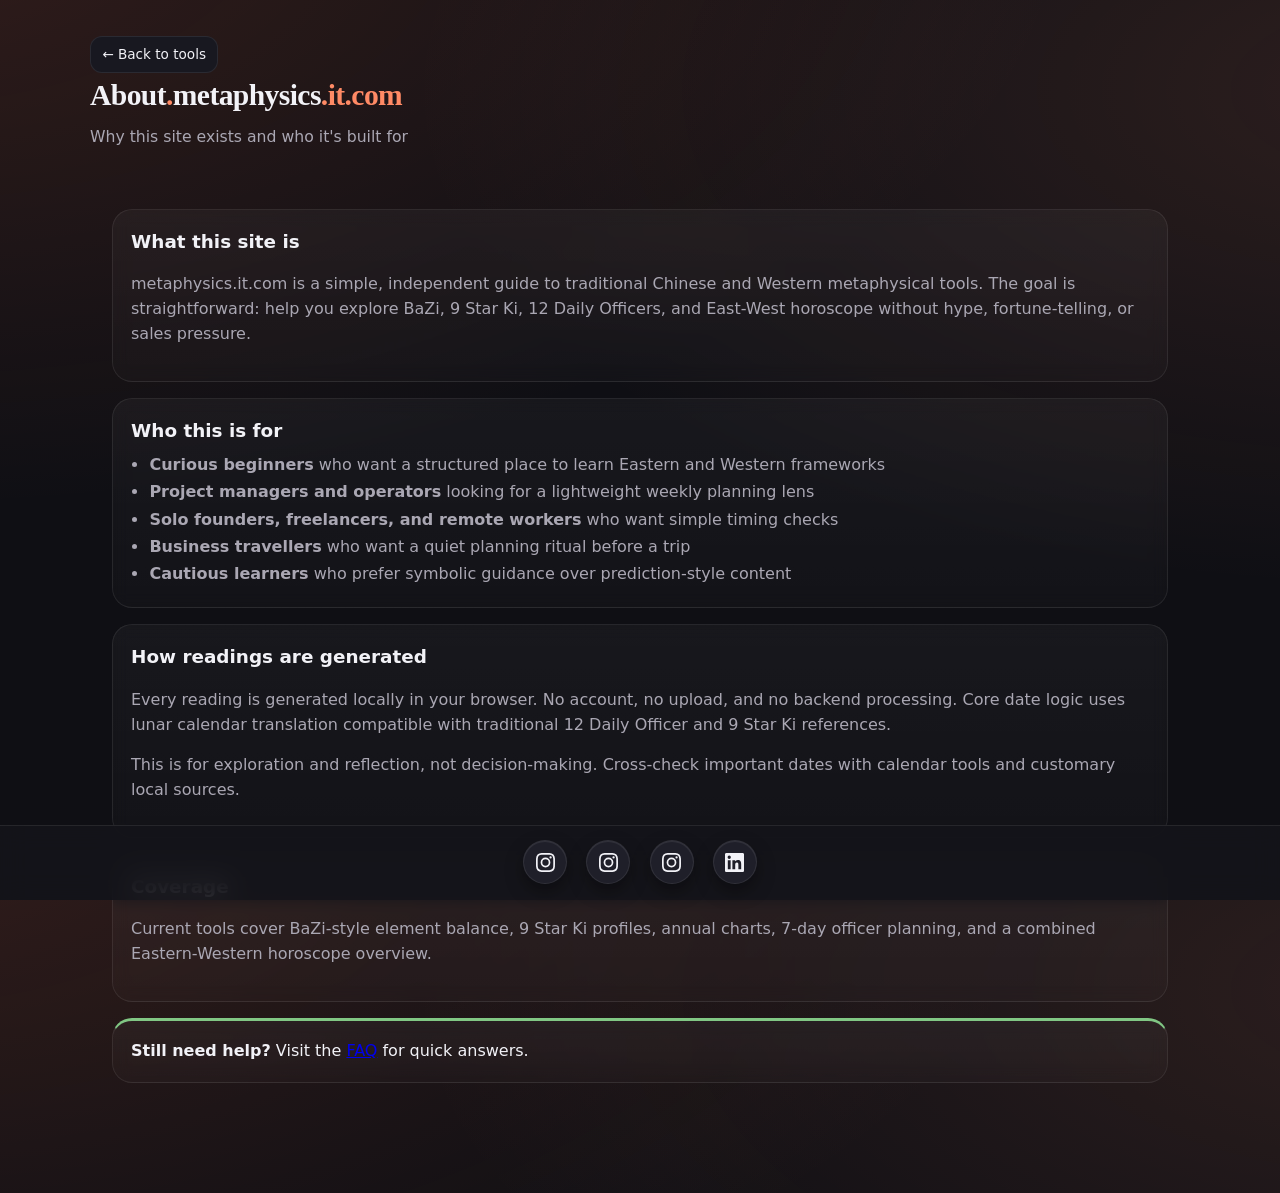
==== about.html @ 6e4b9fef "Add files via upload" ====
<!DOCTYPE html>
<html lang="en">
<head>
  <meta charset="UTF-8">
  <meta name="viewport" content="width=device-width, initial-scale=1.0">
  <link rel="icon" type="image/png" href="mascot.png">
  <title>About — metaphysics.it.com</title>
  <meta name="description" content="About metaphysics.it.com: a simple, independent guide to BaZi, 9 Star Ki, 12 Daily Officers, and East-West horoscope.">
</head>
<body>
  <style>
    :root {
      --bg: #0f0f14;
      --surface: #181820;
      --surface-2: #1f1f29;
      --border: rgba(255,255,255,.08);
      --text: #f2f2f7;
      --muted: #aaa7b3;
      --accent: #ff8a65;
      --accent-2: #ff6e40;
      --good: #81c784;
      --bad: #e57373;
      --chip-bg: rgba(255,255,255,.06);
    }
    * { box-sizing: border-box; }
    html, body { height: 100%; }
    body {
      margin: 0;
      font-family: Inter, ui-sans-serif, system-ui, -apple-system, BlinkMacSystemFont, "Segoe UI", Roboto, "Helvetica Neue", Arial, sans-serif;
      background: radial-gradient(1200px 600px at -10% -10%, rgba(255,110,64,.15), transparent), radial-gradient(1000px 500px at 110% 10%, rgba(255,138,101,.12), transparent), var(--bg);
      color: var(--text);
      line-height: 1.55;
    }
    header { max-width: 1100px; margin: 0 auto; padding: 28px 0 6px; }
    header h1 {
      font-family: "Noto Serif SC", "Songti SC", Georgia, "Times New Roman", serif;
      font-size: 1.85rem;
      letter-spacing: -0.02em;
      margin: 0;
    }
    header h1 span { color: var(--accent); }
    .subtitle { color: var(--muted); margin-top: .35rem; font-size: .98rem; }
    .wrap { width: 100%; max-width: 1100px; margin: 0 auto; padding: 22px 0 110px; }
    @media (min-width: 760px) { .wrap { padding-left: 22px; padding-right: 22px; } }

    .card {
      background: linear-gradient(180deg, rgba(255,255,255,.04), rgba(255,255,255,.02));
      border: 1px solid var(--border);
      border-radius: 20px;
      padding: 16px;
      margin-top: 16px;
      backdrop-filter: blur(8px);
    }
    @media (min-width: 760px) { .card { padding: 18px; } }
    .card h2 {
      font-size: 1.15rem;
      margin: 0 0 .5rem;
      color: var(--text);
    }
    .card p, .card li { color: var(--muted); }
    .card ul { margin: .25rem 0 0; padding-left: 1.15rem; }
    .card li { margin: .15rem 0; }

    .back-link {
      display: inline-flex;
      align-items: center;
      gap: .4rem;
      margin-top: .5rem;
      padding: .45rem .7rem;
      border-radius: 12px;
      border: 1px solid var(--border);
      background: var(--surface);
      color: var(--text);
      text-decoration: none;
      font-size: .85rem;
    }

    .footer-spacer { height: 90px; }
    footer.footer-bar {
      position: fixed;
      bottom: 0; left: 0; right: 0;
      background: rgba(20,20,26,.85);
      backdrop-filter: blur(14px);
      -webkit-backdrop-filter: blur(14px);
      border-top: 1px solid var(--border);
      padding: 14px 18px 16px;
      text-align: center;
      z-index: 100;
    }
    .footer-inner { display: inline-flex; align-items: center; gap: 1.2rem; }
    .social-circle {
      display: inline-flex; align-items: center; justify-content: center;
      width: 44px; height: 44px; border-radius: 50%;
      background: var(--surface-2);
      border: 1px solid var(--border);
      color: var(--text); text-decoration: none;
      box-shadow: inset 0 1px 0 rgba(255,255,255,.08), 0 8px 18px rgba(0,0,0,.35);
      transition: transform .15s ease, background .15s ease;
    }
    .social-circle:hover { transform: translateY(-2px); background: #25252f; }
    .social-circle svg { width: 19px; height: 19px; fill: currentColor; }
  </style>

  <header>
    <a class="back-link" href="index.html">← Back to tools</a>
    <h1>About<span>.</span>metaphysics<span>.it</span><span>.com</span></h1>
    <p class="subtitle">Why this site exists and who it's built for</p>
  </header>

  <div class="wrap">
    <div class="card">
      <h2>What this site is</h2>
      <p>metaphysics.it.com is a simple, independent guide to traditional Chinese and Western metaphysical tools. The goal is straightforward: help you explore BaZi, 9 Star Ki, 12 Daily Officers, and East-West horoscope without hype, fortune-telling, or sales pressure.</p>
    </div>

    <div class="card">
      <h2>Who this is for</h2>
      <ul>
        <li><strong>Curious beginners</strong> who want a structured place to learn Eastern and Western frameworks</li>
        <li><strong>Project managers and operators</strong> looking for a lightweight weekly planning lens</li>
        <li><strong>Solo founders, freelancers, and remote workers</strong> who want simple timing checks</li>
        <li><strong>Business travellers</strong> who want a quiet planning ritual before a trip</li>
        <li><strong>Cautious learners</strong> who prefer symbolic guidance over prediction-style content</li>
      </ul>
    </div>

    <div class="card">
      <h2>How readings are generated</h2>
      <p>Every reading is generated locally in your browser. No account, no upload, and no backend processing. Core date logic uses lunar calendar translation compatible with traditional 12 Daily Officer and 9 Star Ki references.</p>
      <p>This is for exploration and reflection, not decision-making. Cross-check important dates with calendar tools and customary local sources.</p>
    </div>

    <div class="card">
      <h2>Coverage</h2>
      <p>Current tools cover BaZi-style element balance, 9 Star Ki profiles, annual charts, 7-day officer planning, and a combined Eastern-Western horoscope overview.</p>
    </div>

    <div class="card" style="border-top: 3px solid var(--good);">
      <p style="margin:0;color:var(--text);"><strong>Still need help?</strong> Visit the <a href="faq.html">FAQ</a> for quick answers.</p>
    </div>
  </div>

  <footer class="footer-bar">
    <div class="footer-inner">
      <a href="about.html" aria-label="About" title="About" class="social-circle">
        <svg viewBox="0 0 24 24"><path d="M12 2.163c3.204 0 3.584.012 4.85.07 3.252.148 4.771 1.691 4.919 4.919.058 1.265.069 1.645.069 4.849 0 3.205-.012 3.584-.069 4.849-.149 3.225-1.664 4.771-4.919 4.919-1.266.058-1.644.07-4.85.07-3.204 0-3.584-.012-4.849-.07-3.26-.149-4.771-1.699-4.919-4.92-.058-1.265-.07-1.644-.07-4.849 0-3.204.013-3.583.07-4.849.149-3.227 1.664-4.771 4.919-4.919 1.266-.057 1.645-.069 4.849-.069zM12 0C8.741 0 8.333.014 7.053.072 2.695.272.273 2.69.073 7.052.014 8.333 0 8.741 0 12c0 3.259.014 3.668.072 4.948.2 4.358 2.618 6.78 6.98 6.98C8.333 23.986 8.741 24 12 24c3.259 0 3.668-.014 4.948-.072 4.354-.2 6.782-2.617 6.979-6.98.059-1.28.073-1.689.073-4.948 0-3.259-.014-3.667-.072-4.947-.196-4.354-2.617-6.78-6.979-6.98C15.668.014 15.259 0 12 0zm0 5.838a6.162 6.162 0 100 12.324 6.162 6.162 0 000-12.324zM12 16a4 4 0 110-8 4 4 0 010 8zm6.406-11.845a1.44 1.44 0 100 2.881 1.44 1.44 0 000-2.881z"/></svg>
      </a>
      <a href="faq.html" aria-label="FAQ" title="FAQ" class="social-circle">
        <svg viewBox="0 0 24 24"><path d="M12 2.163c3.204 0 3.584.012 4.85.07 3.252.148 4.771 1.691 4.919 4.919.058 1.265.069 1.645.069 4.849 0 3.205-.012 3.584-.069 4.849-.149 3.225-1.664 4.771-4.919 4.919-1.266.058-1.644.07-4.85.07-3.204 0-3.584-.012-4.849-.07-3.26-.149-4.771-1.699-4.919-4.92-.058-1.265-.07-1.644-.07-4.849 0-3.204.013-3.583.07-4.849.149-3.227 1.664-4.771 4.919-4.919 1.266-.057 1.645-.069 4.849-.069zM12 0C8.741 0 8.333.014 7.053.072 2.695.272.273 2.69.073 7.052.014 8.333 0 8.741 0 12c0 3.259.014 3.668.072 4.948.2 4.358 2.618 6.78 6.98 6.98C8.333 23.986 8.741 24 12 24c3.259 0 3.668-.014 4.948-.072 4.354-.2 6.782-2.617 6.979-6.98.059-1.28.073-1.689.073-4.948 0-3.259-.014-3.667-.072-4.947-.196-4.354-2.617-6.78-6.979-6.98C15.668.014 15.259 0 12 0zm0 5.838a6.162 6.162 0 100 12.324 6.162 6.162 0 000-12.324zM12 16a4 4 0 110-8 4 4 0 010 8zm6.406-11.845a1.44 1.44 0 100 2.881 1.44 1.44 0 000-2.881z"/></svg>
      </a>
      <a href="https://instagram.com/x.s.seow" target="_blank" rel="noopener noreferrer" aria-label="Instagram" title="Instagram" class="social-circle">
        <svg viewBox="0 0 24 24"><path d="M12 2.163c3.204 0 3.584.012 4.85.07 3.252.148 4.771 1.691 4.919 4.919.058 1.265.069 1.645.069 4.849 0 3.205-.012 3.584-.069 4.849-.149 3.225-1.664 4.771-4.919 4.919-1.266.058-1.644.07-4.85.07-3.204 0-3.584-.012-4.849-.07-3.26-.149-4.771-1.699-4.919-4.92-.058-1.265-.07-1.644-.07-4.849 0-3.204.013-3.583.07-4.849.149-3.227 1.664-4.771 4.919-4.919 1.266-.057 1.645-.069 4.849-.069zM12 0C8.741 0 8.333.014 7.053.072 2.695.272.273 2.69.073 7.052.014 8.333 0 8.741 0 12c0 3.259.014 3.668.072 4.948.2 4.358 2.618 6.78 6.98 6.98C8.333 23.986 8.741 24 12 24c3.259 0 3.668-.014 4.948-.072 4.354-.2 6.782-2.617 6.979-6.98.059-1.28.073-1.689.073-4.948 0-3.259-.014-3.667-.072-4.947-.196-4.354-2.617-6.78-6.979-6.98C15.668.014 15.259 0 12 0zm0 5.838a6.162 6.162 0 100 12.324 6.162 6.162 0 000-12.324zM12 16a4 4 0 110-8 4 4 0 010 8zm6.406-11.845a1.44 1.44 0 100 2.881 1.44 1.44 0 000-2.881z"/></svg>
      </a>
      <a href="https://www.linkedin.com/in/seow-xi-sun-kelvin-0950379" target="_blank" rel="noopener noreferrer" aria-label="LinkedIn" title="LinkedIn" class="social-circle">
        <svg viewBox="0 0 24 24"><path d="M20.447 20.452h-3.554v-5.569c0-1.328-.027-3.037-1.852-3.037-1.853 0-2.136 1.445-2.136 2.939v5.667H9.351V9h3.414v1.561h.046c.477-.9 1.637-1.85 3.37-1.85 3.601 0 4.267 2.37 4.267 5.455v6.286zM5.337 7.433a2.062 2.062 0 01-2.063-2.065 2.064 2.064 0 112.063 2.065zm1.782 13.019H3.555V9h3.564v11.452zM22.225 0H1.771C.792 0 0 .774 0 1.729v20.542C0 23.227.792 24 1.771 24h20.451C23.2 24 24 23.227 24 22.271V1.729C24 .774 23.2 0 22.222 0h.003z"/></svg>
      </a>
    </div>
  </footer>
</body>
</html>
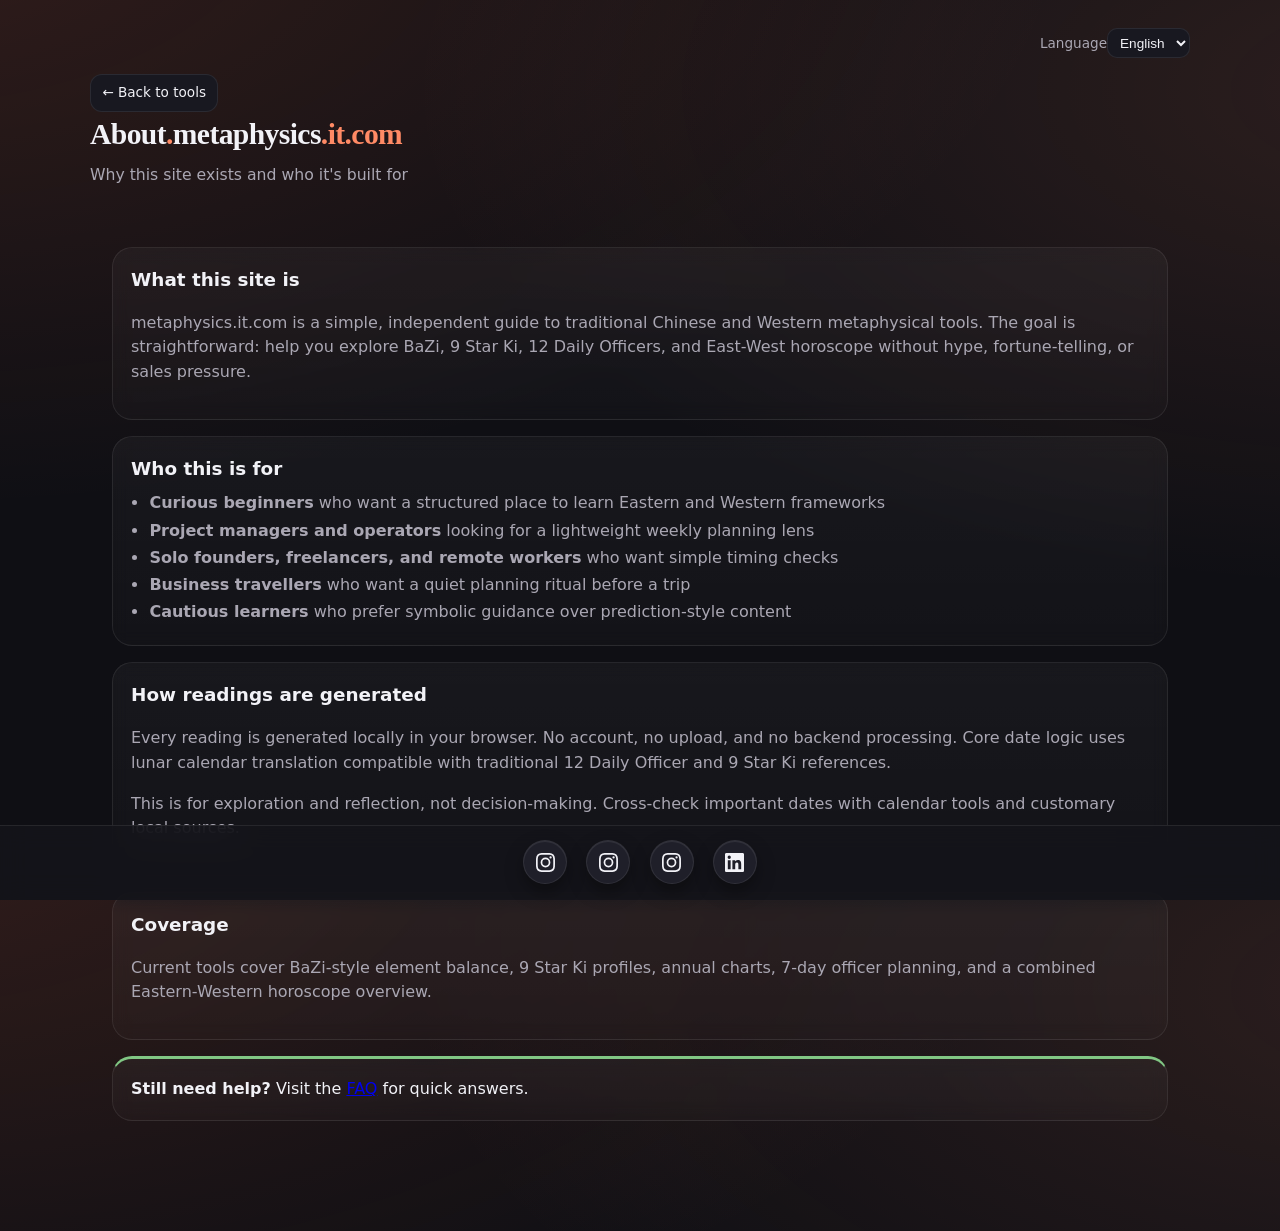
==== commit 10f4421c: "Add files via upload" ====
--- a/about.html
+++ b/about.html
@@ -102,41 +102,41 @@
   </style>
 
   <header>
-    <a class="back-link" href="index.html">← Back to tools</a>
+    <a class="back-link" href="index.html" data-i18n="about_back" data-i18n-html="1">← Back to tools</a>
     <h1>About<span>.</span>metaphysics<span>.it</span><span>.com</span></h1>
-    <p class="subtitle">Why this site exists and who it's built for</p>
+    <p class="subtitle" data-i18n="about_subtitle">Why this site exists and who it's built for</p>
   </header>
 
   <div class="wrap">
     <div class="card">
-      <h2>What this site is</h2>
-      <p>metaphysics.it.com is a simple, independent guide to traditional Chinese and Western metaphysical tools. The goal is straightforward: help you explore BaZi, 9 Star Ki, 12 Daily Officers, and East-West horoscope without hype, fortune-telling, or sales pressure.</p>
+      <h2 data-i18n="about_what">What this site is</h2>
+      <p data-i18n="about_what_p">metaphysics.it.com is a simple, independent guide to traditional Chinese and Western metaphysical tools. The goal is straightforward: help you explore BaZi, 9 Star Ki, 12 Daily Officers, and East-West horoscope without hype, fortune-telling, or sales pressure.</p>
     </div>
 
     <div class="card">
-      <h2>Who this is for</h2>
+      <h2 data-i18n="about_who">Who this is for</h2>
       <ul>
-        <li><strong>Curious beginners</strong> who want a structured place to learn Eastern and Western frameworks</li>
-        <li><strong>Project managers and operators</strong> looking for a lightweight weekly planning lens</li>
-        <li><strong>Solo founders, freelancers, and remote workers</strong> who want simple timing checks</li>
-        <li><strong>Business travellers</strong> who want a quiet planning ritual before a trip</li>
-        <li><strong>Cautious learners</strong> who prefer symbolic guidance over prediction-style content</li>
+        <li data-i18n="about_who_1" data-i18n-html="1"><strong>Curious beginners</strong> who want a structured place to learn Eastern and Western frameworks</li>
+        <li data-i18n="about_who_2" data-i18n-html="1"><strong>Project managers and operators</strong> looking for a lightweight weekly planning lens</li>
+        <li data-i18n="about_who_3" data-i18n-html="1"><strong>Solo founders, freelancers, and remote workers</strong> who want simple timing checks</li>
+        <li data-i18n="about_who_4" data-i18n-html="1"><strong>Business travellers</strong> who want a quiet planning ritual before a trip</li>
+        <li data-i18n="about_who_5" data-i18n-html="1"><strong>Cautious learners</strong> who prefer symbolic guidance over prediction-style content</li>
       </ul>
     </div>
 
     <div class="card">
-      <h2>How readings are generated</h2>
-      <p>Every reading is generated locally in your browser. No account, no upload, and no backend processing. Core date logic uses lunar calendar translation compatible with traditional 12 Daily Officer and 9 Star Ki references.</p>
-      <p>This is for exploration and reflection, not decision-making. Cross-check important dates with calendar tools and customary local sources.</p>
+      <h2 data-i18n="about_how">How readings are generated</h2>
+      <p data-i18n="about_how_p1">Every reading is generated locally in your browser. No account, no upload, and no backend processing. Core date logic uses lunar calendar translation compatible with traditional 12 Daily Officer and 9 Star Ki references.</p>
+      <p data-i18n="about_how_p2">This is for exploration and reflection, not decision-making. Cross-check important dates with calendar tools and customary local sources.</p>
     </div>
 
     <div class="card">
-      <h2>Coverage</h2>
-      <p>Current tools cover BaZi-style element balance, 9 Star Ki profiles, annual charts, 7-day officer planning, and a combined Eastern-Western horoscope overview.</p>
+      <h2 data-i18n="about_coverage">Coverage</h2>
+      <p data-i18n="about_coverage_p">Current tools cover BaZi-style element balance, 9 Star Ki profiles, annual charts, 7-day officer planning, and a combined Eastern-Western horoscope overview.</p>
     </div>
 
     <div class="card" style="border-top: 3px solid var(--good);">
-      <p style="margin:0;color:var(--text);"><strong>Still need help?</strong> Visit the <a href="faq.html">FAQ</a> for quick answers.</p>
+      <p style="margin:0;color:var(--text);"><strong data-i18n="about_still_help">Still need help?</strong> <span data-i18n="about_visit_faq">Visit the</span> <a href="faq.html" data-i18n="about_faq_link">FAQ</a> <span data-i18n="about_help_ctx">for quick answers.</span></p>
     </div>
   </div>
 
@@ -156,5 +156,6 @@
       </a>
     </div>
   </footer>
+<script src="lang.js"></script>
 </body>
 </html>
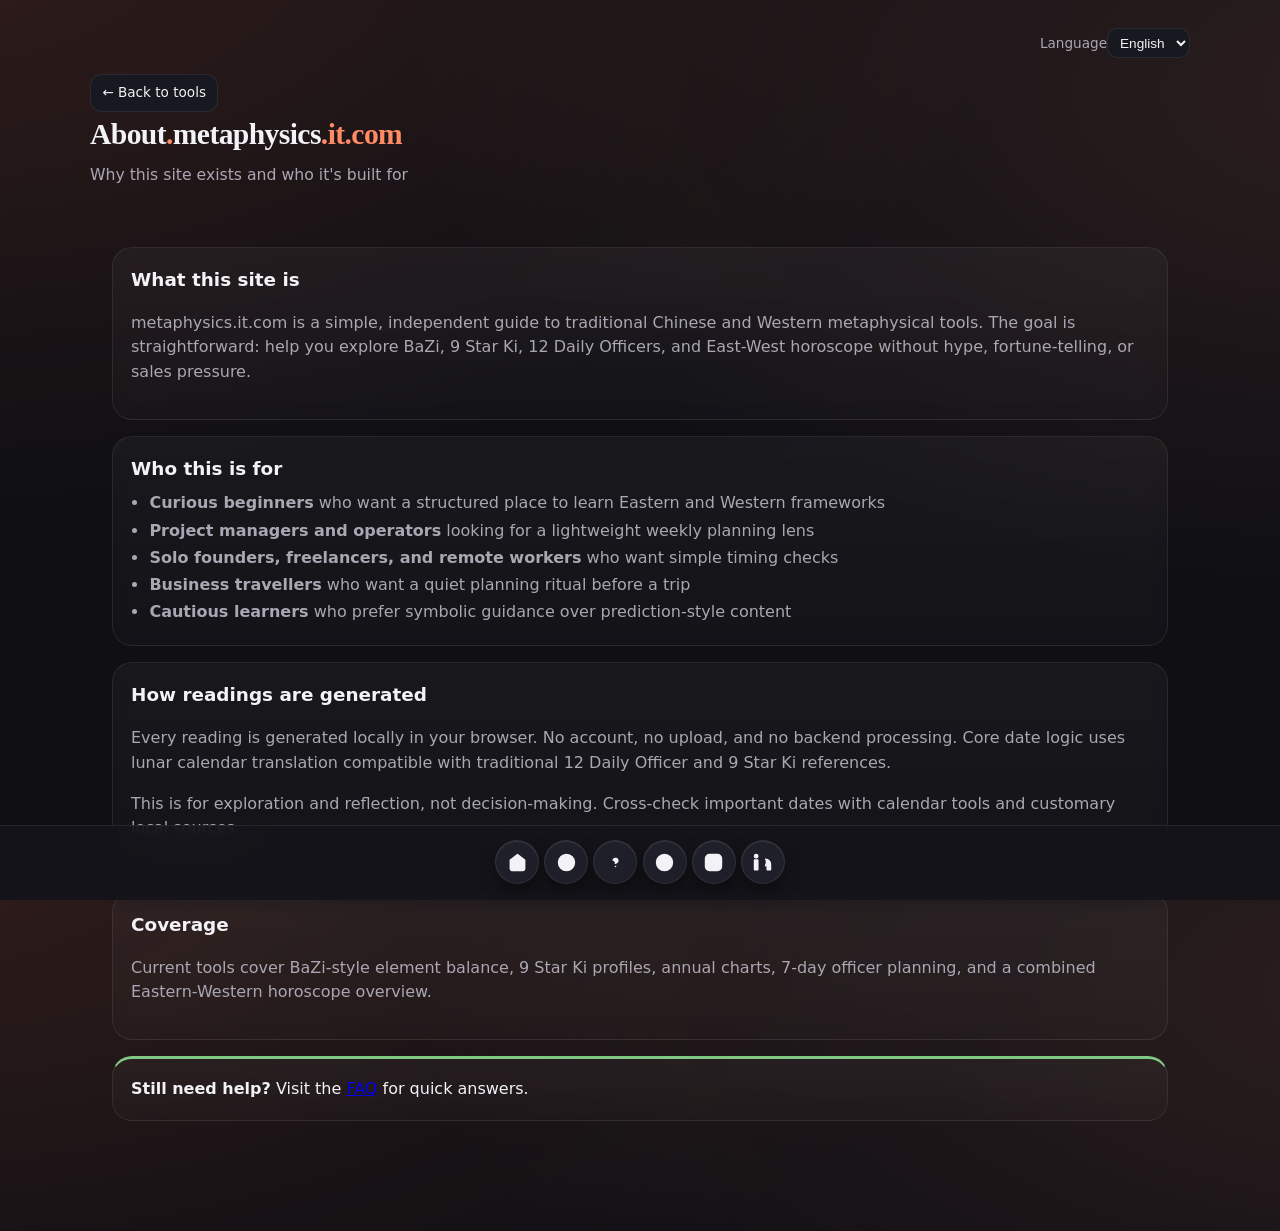
==== commit 695df9c2: "Add files via upload" ====
--- a/about.html
+++ b/about.html
@@ -142,18 +142,26 @@
 
   <footer class="footer-bar">
     <div class="footer-inner">
-      <a href="about.html" aria-label="About" title="About" class="social-circle">
-        <svg viewBox="0 0 24 24"><path d="M12 2.163c3.204 0 3.584.012 4.85.07 3.252.148 4.771 1.691 4.919 4.919.058 1.265.069 1.645.069 4.849 0 3.205-.012 3.584-.069 4.849-.149 3.225-1.664 4.771-4.919 4.919-1.266.058-1.644.07-4.85.07-3.204 0-3.584-.012-4.849-.07-3.26-.149-4.771-1.699-4.919-4.92-.058-1.265-.07-1.644-.07-4.849 0-3.204.013-3.583.07-4.849.149-3.227 1.664-4.771 4.919-4.919 1.266-.057 1.645-.069 4.849-.069zM12 0C8.741 0 8.333.014 7.053.072 2.695.272.273 2.69.073 7.052.014 8.333 0 8.741 0 12c0 3.259.014 3.668.072 4.948.2 4.358 2.618 6.78 6.98 6.98C8.333 23.986 8.741 24 12 24c3.259 0 3.668-.014 4.948-.072 4.354-.2 6.782-2.617 6.979-6.98.059-1.28.073-1.689.073-4.948 0-3.259-.014-3.667-.072-4.947-.196-4.354-2.617-6.78-6.979-6.98C15.668.014 15.259 0 12 0zm0 5.838a6.162 6.162 0 100 12.324 6.162 6.162 0 000-12.324zM12 16a4 4 0 110-8 4 4 0 010 8zm6.406-11.845a1.44 1.44 0 100 2.881 1.44 1.44 0 000-2.881z"/></svg>
-      </a>
-      <a href="faq.html" aria-label="FAQ" title="FAQ" class="social-circle">
-        <svg viewBox="0 0 24 24"><path d="M12 2.163c3.204 0 3.584.012 4.85.07 3.252.148 4.771 1.691 4.919 4.919.058 1.265.069 1.645.069 4.849 0 3.205-.012 3.584-.069 4.849-.149 3.225-1.664 4.771-4.919 4.919-1.266.058-1.644.07-4.85.07-3.204 0-3.584-.012-4.849-.07-3.26-.149-4.771-1.699-4.919-4.92-.058-1.265-.07-1.644-.07-4.849 0-3.204.013-3.583.07-4.849.149-3.227 1.664-4.771 4.919-4.919 1.266-.057 1.645-.069 4.849-.069zM12 0C8.741 0 8.333.014 7.053.072 2.695.272.273 2.69.073 7.052.014 8.333 0 8.741 0 12c0 3.259.014 3.668.072 4.948.2 4.358 2.618 6.78 6.98 6.98C8.333 23.986 8.741 24 12 24c3.259 0 3.668-.014 4.948-.072 4.354-.2 6.782-2.617 6.979-6.98.059-1.28.073-1.689.073-4.948 0-3.259-.014-3.667-.072-4.947-.196-4.354-2.617-6.78-6.979-6.98C15.668.014 15.259 0 12 0zm0 5.838a6.162 6.162 0 100 12.324 6.162 6.162 0 000-12.324zM12 16a4 4 0 110-8 4 4 0 010 8zm6.406-11.845a1.44 1.44 0 100 2.881 1.44 1.44 0 000-2.881z"/></svg>
-      </a>
-      <a href="https://instagram.com/x.s.seow" target="_blank" rel="noopener noreferrer" aria-label="Instagram" title="Instagram" class="social-circle">
-        <svg viewBox="0 0 24 24"><path d="M12 2.163c3.204 0 3.584.012 4.85.07 3.252.148 4.771 1.691 4.919 4.919.058 1.265.069 1.645.069 4.849 0 3.205-.012 3.584-.069 4.849-.149 3.225-1.664 4.771-4.919 4.919-1.266.058-1.644.07-4.85.07-3.204 0-3.584-.012-4.849-.07-3.26-.149-4.771-1.699-4.919-4.92-.058-1.265-.07-1.644-.07-4.849 0-3.204.013-3.583.07-4.849.149-3.227 1.664-4.771 4.919-4.919 1.266-.057 1.645-.069 4.849-.069zM12 0C8.741 0 8.333.014 7.053.072 2.695.272.273 2.69.073 7.052.014 8.333 0 8.741 0 12c0 3.259.014 3.668.072 4.948.2 4.358 2.618 6.78 6.98 6.98C8.333 23.986 8.741 24 12 24c3.259 0 3.668-.014 4.948-.072 4.354-.2 6.782-2.617 6.979-6.98.059-1.28.073-1.689.073-4.948 0-3.259-.014-3.667-.072-4.947-.196-4.354-2.617-6.78-6.979-6.98C15.668.014 15.259 0 12 0zm0 5.838a6.162 6.162 0 100 12.324 6.162 6.162 0 000-12.324zM12 16a4 4 0 110-8 4 4 0 010 8zm6.406-11.845a1.44 1.44 0 100 2.881 1.44 1.44 0 000-2.881z"/></svg>
-      </a>
-      <a href="https://www.linkedin.com/in/seow-xi-sun-kelvin-0950379" target="_blank" rel="noopener noreferrer" aria-label="LinkedIn" title="LinkedIn" class="social-circle">
-        <svg viewBox="0 0 24 24"><path d="M20.447 20.452h-3.554v-5.569c0-1.328-.027-3.037-1.852-3.037-1.853 0-2.136 1.445-2.136 2.939v5.667H9.351V9h3.414v1.561h.046c.477-.9 1.637-1.85 3.37-1.85 3.601 0 4.267 2.37 4.267 5.455v6.286zM5.337 7.433a2.062 2.062 0 01-2.063-2.065 2.064 2.064 0 112.063 2.065zm1.782 13.019H3.555V9h3.564v11.452zM22.225 0H1.771C.792 0 0 .774 0 1.729v20.542C0 23.227.792 24 1.771 24h20.451C23.2 24 24 23.227 24 22.271V1.729C24 .774 23.2 0 22.222 0h.003z"/></svg>
-      </a>
+      <div class="social-bar">
+        <a href="index.html" aria-label="Home" title="Home" class="social-circle">
+          <svg class="social-icon" viewBox="0 0 24 24" fill="none" stroke="currentColor" stroke-width="2" stroke-linecap="round" stroke-linejoin="round"><path d="M3 9l9-7 9 7v11a2 2 0 0 1-2 2H5a2 2 0 0 1-2-2z"/><polyline points="9 22 9 12 15 12 15 22"/></svg>
+        </a>
+        <a href="about.html" aria-label="About" title="About" class="social-circle">
+          <svg class="social-icon" viewBox="0 0 24 24" fill="none" stroke="currentColor" stroke-width="2" stroke-linecap="round" stroke-linejoin="round"><circle cx="12" cy="12" r="10"/><path d="M12 16v-4M12 8h.01"/></svg>
+        </a>
+        <a href="faq.html" aria-label="FAQ" title="FAQ" class="social-circle">
+          <svg class="social-icon" viewBox="0 0 24 24" fill="none" stroke="currentColor" stroke-width="2" stroke-linecap="round" stroke-linejoin="round"><path d="M9.09 9a3 3 0 0 1 5.83 1c0 2-3 3-3 3"/><line x1="12" y1="17" x2="12.01" y2="17"/></svg>
+        </a>
+        <a href="bazi.html" aria-label="BaZi" title="BaZi" class="social-circle">
+          <svg class="social-icon" viewBox="0 0 24 24" fill="none" stroke="currentColor" stroke-width="2" stroke-linecap="round" stroke-linejoin="round"><circle cx="12" cy="12" r="10"/><line x1="12" y1="8" x2="12" y2="16"/><line x1="8" y1="12" x2="16" y2="12"/></svg>
+        </a>
+        <a href="https://instagram.com/x.s.seow" target="_blank" rel="noopener noreferrer" aria-label="Instagram" title="Instagram" class="social-circle">
+          <svg class="social-icon" viewBox="0 0 24 24" fill="none" stroke="currentColor" stroke-width="2" stroke-linecap="round" stroke-linejoin="round"><rect x="2" y="2" width="20" height="20" rx="5" ry="5"/><path d="M16 11.37A4 4 0 1 1 12.63 8 4 4 0 0 1 16 11.37z"/><line x1="17.5" y1="6.5" x2="17.51" y2="6.5"/></svg>
+        </a>
+        <a href="https://www.linkedin.com/in/seow-xi-sun-kelvin-0950379" target="_blank" rel="noopener noreferrer" aria-label="LinkedIn" title="LinkedIn" class="social-circle">
+          <svg class="social-icon" viewBox="0 0 24 24" fill="none" stroke="currentColor" stroke-width="2" stroke-linecap="round" stroke-linejoin="round"><path d="M16 8a6 6 0 0 1 6 6v7h-4v-7a2 2 0 0 0-2 2 2 0 0 0-2 2v7h-4v-7a6 6 0 0 1 6-6z"/><rect x="2" y="9" width="4" height="12"/><circle cx="4" cy="4" r="2"/></svg>
+        </a>
+      </div>
     </div>
   </footer>
 <script src="lang.js"></script>
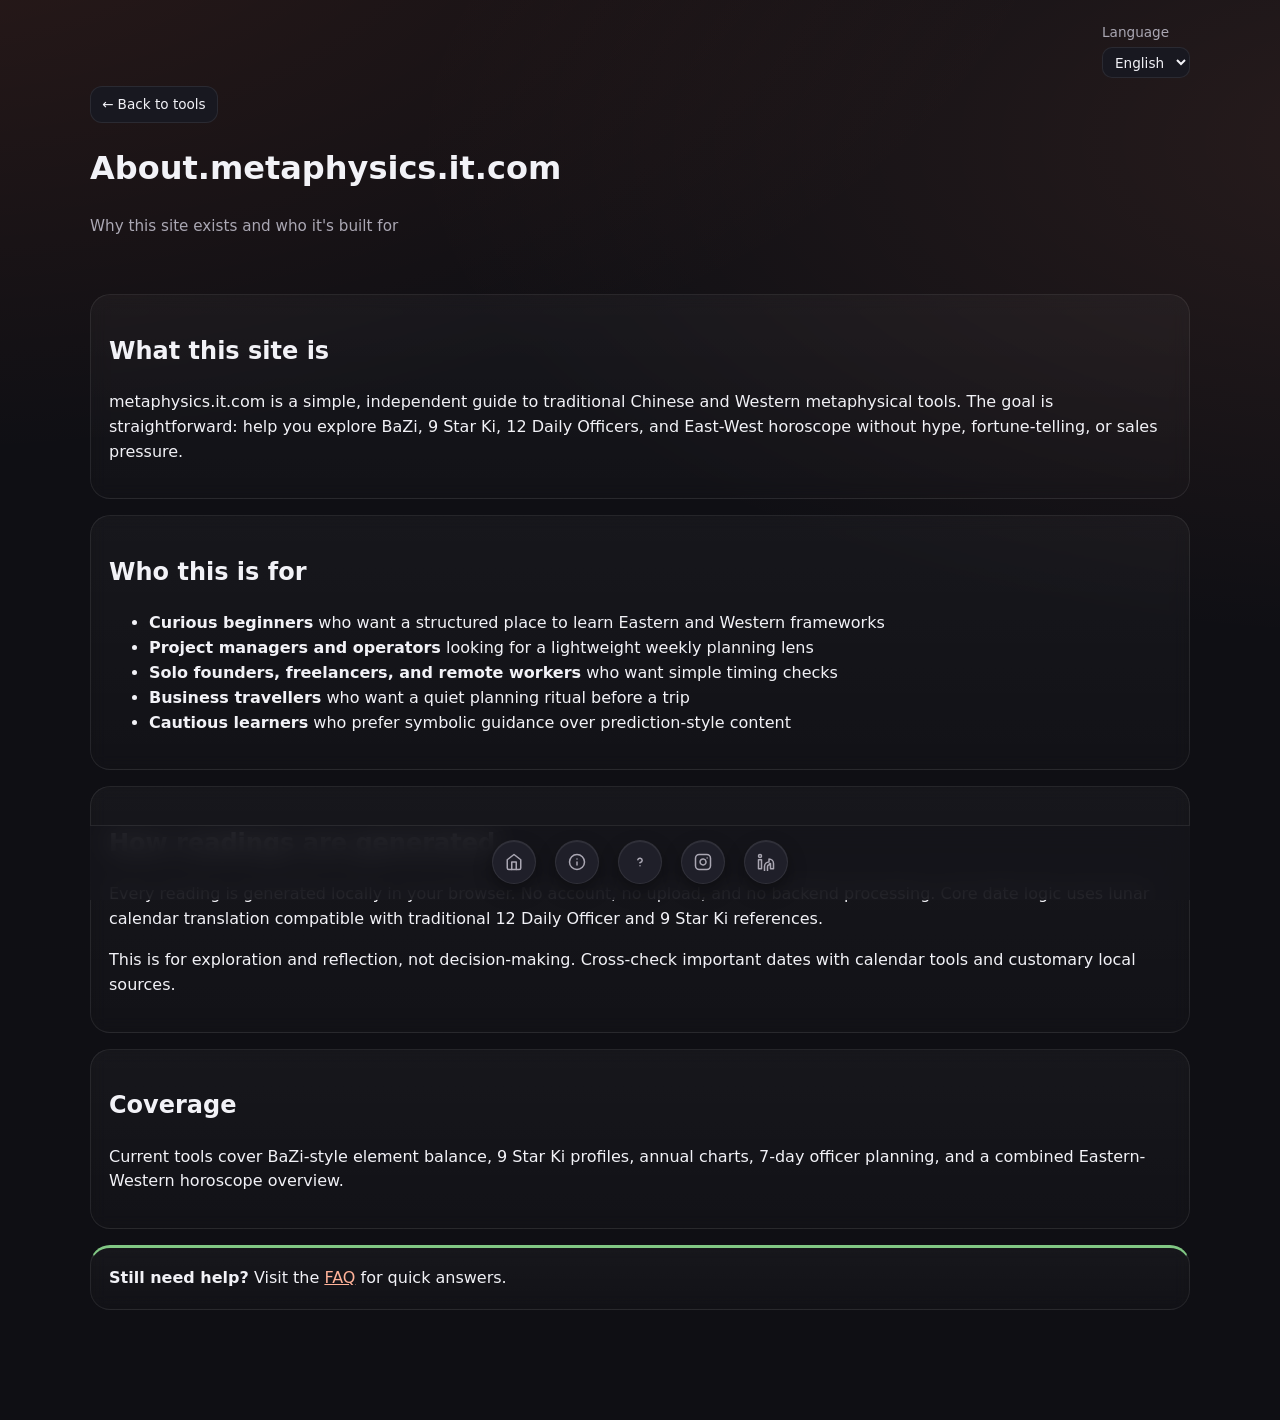
==== commit 815024f5: "Add files via upload" ====
--- a/about.html
+++ b/about.html
@@ -6,101 +6,9 @@
   <link rel="icon" type="image/png" href="mascot.png">
   <title>About — metaphysics.it.com</title>
   <meta name="description" content="About metaphysics.it.com: a simple, independent guide to BaZi, 9 Star Ki, 12 Daily Officers, and East-West horoscope.">
+  <link rel="stylesheet" href="style.css">
 </head>
 <body>
-  <style>
-    :root {
-      --bg: #0f0f14;
-      --surface: #181820;
-      --surface-2: #1f1f29;
-      --border: rgba(255,255,255,.08);
-      --text: #f2f2f7;
-      --muted: #aaa7b3;
-      --accent: #ff8a65;
-      --accent-2: #ff6e40;
-      --good: #81c784;
-      --bad: #e57373;
-      --chip-bg: rgba(255,255,255,.06);
-    }
-    * { box-sizing: border-box; }
-    html, body { height: 100%; }
-    body {
-      margin: 0;
-      font-family: Inter, ui-sans-serif, system-ui, -apple-system, BlinkMacSystemFont, "Segoe UI", Roboto, "Helvetica Neue", Arial, sans-serif;
-      background: radial-gradient(1200px 600px at -10% -10%, rgba(255,110,64,.15), transparent), radial-gradient(1000px 500px at 110% 10%, rgba(255,138,101,.12), transparent), var(--bg);
-      color: var(--text);
-      line-height: 1.55;
-    }
-    header { max-width: 1100px; margin: 0 auto; padding: 28px 0 6px; }
-    header h1 {
-      font-family: "Noto Serif SC", "Songti SC", Georgia, "Times New Roman", serif;
-      font-size: 1.85rem;
-      letter-spacing: -0.02em;
-      margin: 0;
-    }
-    header h1 span { color: var(--accent); }
-    .subtitle { color: var(--muted); margin-top: .35rem; font-size: .98rem; }
-    .wrap { width: 100%; max-width: 1100px; margin: 0 auto; padding: 22px 0 110px; }
-    @media (min-width: 760px) { .wrap { padding-left: 22px; padding-right: 22px; } }
-
-    .card {
-      background: linear-gradient(180deg, rgba(255,255,255,.04), rgba(255,255,255,.02));
-      border: 1px solid var(--border);
-      border-radius: 20px;
-      padding: 16px;
-      margin-top: 16px;
-      backdrop-filter: blur(8px);
-    }
-    @media (min-width: 760px) { .card { padding: 18px; } }
-    .card h2 {
-      font-size: 1.15rem;
-      margin: 0 0 .5rem;
-      color: var(--text);
-    }
-    .card p, .card li { color: var(--muted); }
-    .card ul { margin: .25rem 0 0; padding-left: 1.15rem; }
-    .card li { margin: .15rem 0; }
-
-    .back-link {
-      display: inline-flex;
-      align-items: center;
-      gap: .4rem;
-      margin-top: .5rem;
-      padding: .45rem .7rem;
-      border-radius: 12px;
-      border: 1px solid var(--border);
-      background: var(--surface);
-      color: var(--text);
-      text-decoration: none;
-      font-size: .85rem;
-    }
-
-    .footer-spacer { height: 90px; }
-    footer.footer-bar {
-      position: fixed;
-      bottom: 0; left: 0; right: 0;
-      background: rgba(20,20,26,.85);
-      backdrop-filter: blur(14px);
-      -webkit-backdrop-filter: blur(14px);
-      border-top: 1px solid var(--border);
-      padding: 14px 18px 16px;
-      text-align: center;
-      z-index: 100;
-    }
-    .footer-inner { display: inline-flex; align-items: center; gap: 1.2rem; }
-    .social-circle {
-      display: inline-flex; align-items: center; justify-content: center;
-      width: 44px; height: 44px; border-radius: 50%;
-      background: var(--surface-2);
-      border: 1px solid var(--border);
-      color: var(--text); text-decoration: none;
-      box-shadow: inset 0 1px 0 rgba(255,255,255,.08), 0 8px 18px rgba(0,0,0,.35);
-      transition: transform .15s ease, background .15s ease;
-    }
-    .social-circle:hover { transform: translateY(-2px); background: #25252f; }
-    .social-circle svg { width: 19px; height: 19px; fill: currentColor; }
-  </style>
-
   <header>
     <a class="back-link" href="index.html" data-i18n="about_back" data-i18n-html="1">← Back to tools</a>
     <h1>About<span>.</span>metaphysics<span>.it</span><span>.com</span></h1>
@@ -152,14 +60,12 @@
         <a href="faq.html" aria-label="FAQ" title="FAQ" class="social-circle">
           <svg class="social-icon" viewBox="0 0 24 24" fill="none" stroke="currentColor" stroke-width="2" stroke-linecap="round" stroke-linejoin="round"><path d="M9.09 9a3 3 0 0 1 5.83 1c0 2-3 3-3 3"/><line x1="12" y1="17" x2="12.01" y2="17"/></svg>
         </a>
-        <a href="bazi.html" aria-label="BaZi" title="BaZi" class="social-circle">
-          <svg class="social-icon" viewBox="0 0 24 24" fill="none" stroke="currentColor" stroke-width="2" stroke-linecap="round" stroke-linejoin="round"><circle cx="12" cy="12" r="10"/><line x1="12" y1="8" x2="12" y2="16"/><line x1="8" y1="12" x2="16" y2="12"/></svg>
-        </a>
+
         <a href="https://instagram.com/x.s.seow" target="_blank" rel="noopener noreferrer" aria-label="Instagram" title="Instagram" class="social-circle">
           <svg class="social-icon" viewBox="0 0 24 24" fill="none" stroke="currentColor" stroke-width="2" stroke-linecap="round" stroke-linejoin="round"><rect x="2" y="2" width="20" height="20" rx="5" ry="5"/><path d="M16 11.37A4 4 0 1 1 12.63 8 4 4 0 0 1 16 11.37z"/><line x1="17.5" y1="6.5" x2="17.51" y2="6.5"/></svg>
         </a>
         <a href="https://www.linkedin.com/in/seow-xi-sun-kelvin-0950379" target="_blank" rel="noopener noreferrer" aria-label="LinkedIn" title="LinkedIn" class="social-circle">
-          <svg class="social-icon" viewBox="0 0 24 24" fill="none" stroke="currentColor" stroke-width="2" stroke-linecap="round" stroke-linejoin="round"><path d="M16 8a6 6 0 0 1 6 6v7h-4v-7a2 2 0 0 0-2 2 2 0 0 0-2 2v7h-4v-7a6 6 0 0 1 6-6z"/><rect x="2" y="9" width="4" height="12"/><circle cx="4" cy="4" r="2"/></svg>
+          <svg class="social-icon" viewBox="0 0 24 24" fill="none" stroke="currentColor" stroke-width="2" stroke-linecap="round" stroke-linejoin="round"><path d="M16 8a6 6 0 0 1 6 6v7h-4v-7a2 2 0 0 0-2 2 2 2 0 0 0-2 2v7h-4v-7a6 6 0 0 1 6-6z"/><rect x="2" y="9" width="4" height="12"/><circle cx="4" cy="4" r="2"/></svg>
         </a>
       </div>
     </div>
--- a/style.css
+++ b/style.css
@@ -0,0 +1,141 @@
+/* metaphysics.it.com anti-gravity */
+:root {
+  --bg: #0f0f14;
+  --surface: #181820;
+  --surface-2: #1f1f29;
+  --border: rgba(255,255,255,.08);
+  --text: #f2f2f7;
+  --muted: #aaa7b3;
+  --accent: #ff8a65;
+  --accent-2: #ff6e40;
+  --good: #81c784;
+  --bad: #e57373;
+  --chip-bg: rgba(255,255,255,.06);
+}
+* { box-sizing: border-box; }
+html { height: auto; }
+html, body { min-height: 100%; }
+body {
+  margin: 0;
+  font-family: Inter, ui-sans-serif, system-ui, -apple-system, BlinkMacSystemFont, "Segoe UI", Roboto, "Helvetica Neue", Arial, sans-serif;
+  background:
+    radial-gradient(1200px 600px at -10% -10%, rgba(255,110,64,.12), transparent),
+    radial-gradient(1000px 500px at 110% 10%, rgba(255,138,101,.1), transparent),
+    var(--bg);
+  color: var(--text);
+  line-height: 1.55;
+}
+header, .wrap, footer { max-width: 1100px; margin: 0 auto; padding-left: 0; padding-right: 0; }
+@media (min-width: 760px) {
+  header, .wrap, footer { padding-left: 22px; padding-right: 22px; }
+}
+header { padding: 22px 0 6px; }
+.logo { width: 44px; height: 44px; border-radius: 14px; background: radial-gradient(circle at 30% 30%, rgba(255,255,255,.12), rgba(255,255,255,.02)); border: 1px solid var(--border); box-shadow: 0 6px 16px rgba(0,0,0,.35); }
+.brand { color: var(--text); text-decoration: none; display: inline-flex; align-items: center; gap: .6rem; font-weight: 750; font-size: 1.05rem; }
+.tag { color: var(--muted); font-size: .88rem; margin-left: .6rem; }
+.subtitle { color: var(--muted); margin-top: .3rem; font-size: .95rem; }
+.wrap { padding: 18px 0 110px; }
+.card {
+  background: linear-gradient(180deg, rgba(255,255,255,.035), rgba(255,255,255,.015));
+  border: 1px solid var(--border);
+  border-radius: 20px;
+  padding: 16px;
+  margin-top: 16px;
+  backdrop-filter: blur(8px);
+}
+@media (min-width: 760px) { .card { padding: 18px; } }
+.card-inner {
+  background: linear-gradient(180deg, rgba(255,255,255,.035), rgba(255,255,255,.015));
+  border: 1px solid var(--border);
+  border-radius: 20px;
+  padding: 16px;
+  margin-top: .75rem;
+  backdrop-filter: blur(8px);
+}
+@media (min-width: 760px) { .card-inner { padding: 18px; } }
+.row { display: grid; gap: .75rem; grid-template-columns: repeat(2, 1fr); }
+@media (max-width: 760px) { .row { grid-template-columns: 1fr; } }
+label { display: block; font-size: .82rem; color: var(--muted); margin-bottom: .25rem; }
+input, select {
+  width: 100%;
+  padding: .6rem .8rem;
+  border: 1px solid var(--border);
+  border-radius: 12px;
+  background: var(--surface);
+  color: var(--text);
+  font: inherit;
+  outline: none;
+  transition: border-color .15s ease, box-shadow .15s ease;
+}
+input:focus, select:focus { border-color: var(--accent); box-shadow: 0 0 0 4px rgba(255,110,64,.15); }
+button { width: 100%; padding: .7rem; border: none; border-radius: 12px; background: linear-gradient(180deg, var(--accent), var(--accent-2)); color: #fff; font-weight: 700; cursor: pointer; transition: transform .04s ease, opacity .15s ease; }
+button:active { transform: translateY(1px); }
+.secondary { background: var(--surface-2); color: var(--text); border: 1px solid var(--border); }
+.nav { display:flex; align-items:center; justify-content:space-between; gap:1rem; flex-wrap:wrap; margin-bottom:.5rem; }
+.timeline { display:grid; gap: .75rem; margin-top: .5rem; }
+.day-row { border-radius: 16px; border: 1px solid var(--border); background: rgba(255,255,255,.025); padding: 14px; cursor: pointer; transition: transform .08s ease; }
+.day-row:hover { transform: translateY(-1px); }
+.day-date { font-weight: 700; }
+.day-officer { color: var(--accent); }
+.day-meta { color: var(--muted); font-size: .85rem; }
+.lists { display:grid; gap: .75rem; grid-template-columns: repeat(2, 1fr); margin-top: .5rem; }
+@media (max-width: 760px) { .lists { grid-template-columns: 1fr; } }
+.list-title { color: var(--text); font-weight: 650; font-size: .95rem; }
+.list-title.group { color: var(--muted); }
+.intro { color: var(--muted); font-size: .92rem; }
+.intro strong { color: var(--text); }
+.pill { display:inline-flex; align-items:center; gap:.35rem; padding: .35rem .7rem; border-radius: 999px; background: var(--chip-bg); border: 1px solid var(--border); font-size: .82rem; color: var(--text); }
+.profile-bar { display:flex; justify-content:space-between; gap:1rem; align-items:center; flex-wrap: wrap; }
+.bar-meta { color: var(--muted); }
+.bar-meta strong { color: var(--text); font-weight: 600; }
+.grid { display:grid; gap: .75rem; }
+@media (min-width: 760px) { .grid.three { grid-template-columns: repeat(3, 1fr); } }
+@media (max-width: 760px) { .grid.three { grid-template-columns: repeat(3, 1fr); } }
+.el-card, .chakra, .cell, .sign-card { border-radius: 16px; padding: 14px; border: 1px solid var(--border); background: rgba(255,255,255,.025); }
+.el-name, .chakra-num, .cell-star, .sign-name { font-size: 1.1rem; font-weight: 700; }
+.el-cn, .chakra-cn, .cell-title, .sign-cn { font-size: .85rem; color: var(--muted); }
+.el-bar, .cell-head { height: 8px; border-radius: 999px; background: rgba(255,255,255,.08); margin-top: .5rem; overflow: hidden; }
+.el-fill { height: 100%; border-radius: 999px; }
+.el-foot, .chakra-meta, .cell-body, .sign-foot { font-size: .8rem; color: var(--muted); margin-top: .4rem; }
+.social-bar { display: inline-flex; align-items: center; justify-content: center; gap: 1.2rem; flex-wrap: wrap; }
+.social-circle {
+  display: inline-flex; align-items: center; justify-content: center;
+  width: 44px; height: 44px; border-radius: 50%;
+  background: var(--surface-2);
+  border: 1px solid var(--border);
+  color: var(--muted); text-decoration: none;
+  box-shadow: inset 0 1px 0 rgba(255,255,255,.08), 0 8px 18px rgba(0,0,0,.35);
+  transition: transform .15s ease, background .15s ease, color .15s ease;
+}
+.social-circle:hover { transform: translateY(-2px); background: #25252f; color: var(--accent); }
+.social-circle svg { width: 18px; height: 18px; stroke: currentColor; fill: none; }
+.back-link {
+  display: inline-flex; align-items: center; gap: .4rem;
+  padding: .42rem .68rem; border-radius: 12px; border: 1px solid var(--border);
+  background: var(--surface); color: var(--text); text-decoration: none; font-size: .85rem;
+}
+.footer-spacer { height: 90px; }
+footer.footer-bar,
+footer {
+  position: fixed;
+  bottom: 0;
+  left: 0;
+  right: 0;
+  background: rgba(20,20,26,.85);
+  backdrop-filter: blur(14px);
+  -webkit-backdrop-filter: blur(14px);
+  border-top: 1px solid var(--border);
+  padding: 14px 18px 16px;
+  text-align: center;
+  z-index: 100;
+}
+.footer-inner {
+  display: inline-flex;
+  align-items: center;
+  gap: 1.2rem;
+}
+summary { cursor: pointer; }
+:focus { outline: 2px solid var(--accent); outline-offset: 2px; border-radius: 12px; }
+a { color: #ffb299; }
+a:hover { color: #ffffff; }
+.sr-only { position: absolute; width: 1px; height: 1px; padding: 0; margin: -1px; overflow: hidden; clip: rect(0,0,0,0); white-space: nowrap; border-width: 0; }
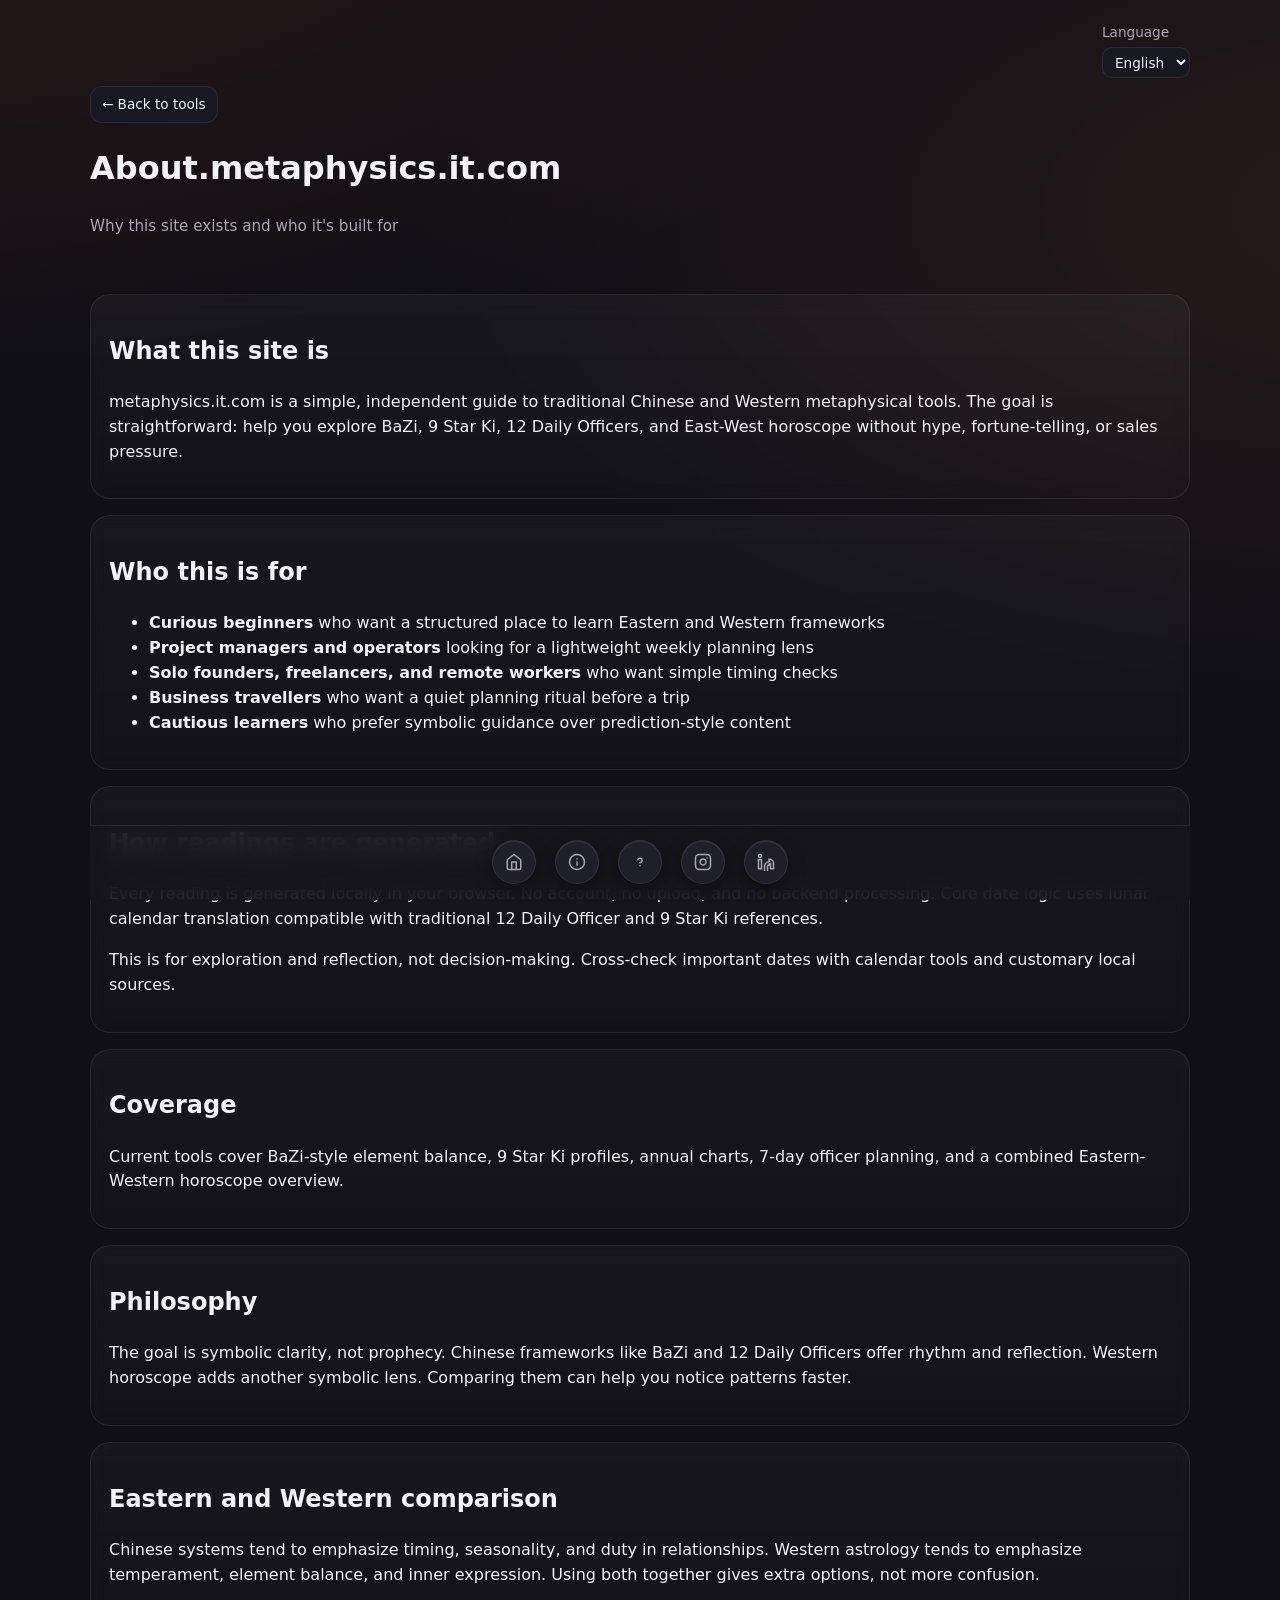
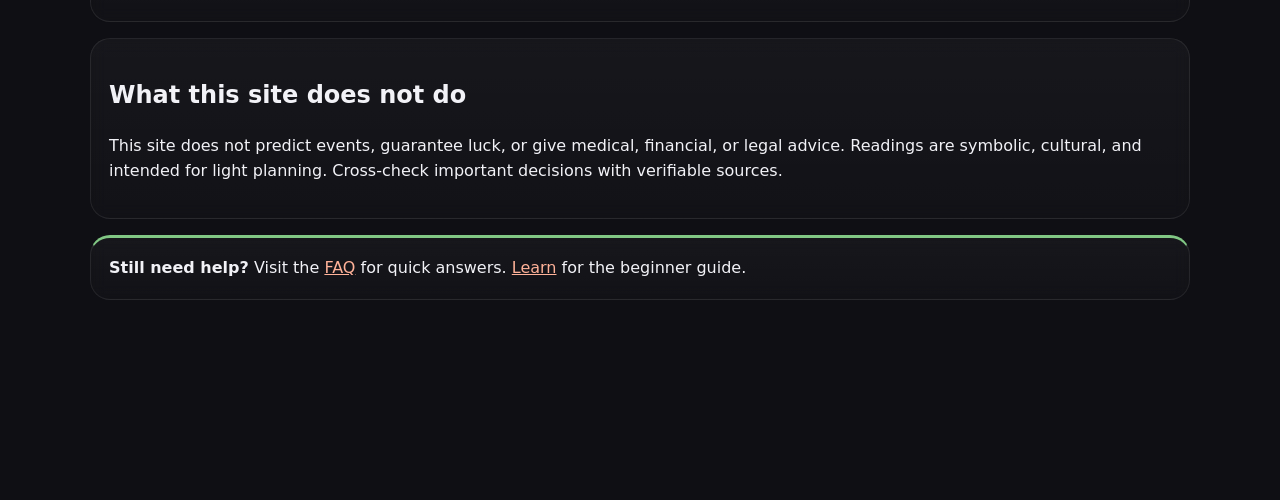
==== commit a59302c4: "Add files via upload" ====
--- a/about.html
+++ b/about.html
@@ -43,11 +43,27 @@
       <p data-i18n="about_coverage_p">Current tools cover BaZi-style element balance, 9 Star Ki profiles, annual charts, 7-day officer planning, and a combined Eastern-Western horoscope overview.</p>
     </div>
 
+    <div class="card">
+      <h2 data-i18n="about_philosophy">Philosophy</h2>
+      <p data-i18n="about_philosophy_p">The goal is symbolic clarity, not prophecy. Chinese frameworks like BaZi and 12 Daily Officers offer rhythm and reflection. Western horoscope adds another symbolic lens. Comparing them can help you notice patterns faster.</p>
+    </div>
+
+    <div class="card">
+      <h2 data-i18n="about_comparison">Eastern and Western comparison</h2>
+      <p data-i18n="about_comparison_p">Chinese systems tend to emphasize timing, seasonality, and duty in relationships. Western astrology tends to emphasize temperament, element balance, and inner expression. Using both together gives extra options, not more confusion.</p>
+    </div>
+
+    <div class="card">
+      <h2 data-i18n="about_limits">What this site does not do</h2>
+      <p data-i18n="about_limits_p">This site does not predict events, guarantee luck, or give medical, financial, or legal advice. Readings are symbolic, cultural, and intended for light planning. Cross-check important decisions with verifiable sources.</p>
+    </div>
+
     <div class="card" style="border-top: 3px solid var(--good);">
-      <p style="margin:0;color:var(--text);"><strong data-i18n="about_still_help">Still need help?</strong> <span data-i18n="about_visit_faq">Visit the</span> <a href="faq.html" data-i18n="about_faq_link">FAQ</a> <span data-i18n="about_help_ctx">for quick answers.</span></p>
+      <p style="margin:0;color:var(--text);"><strong data-i18n="about_still_help">Still need help?</strong> <span data-i18n="about_visit_faq">Visit the</span> <a href="faq.html" data-i18n="about_faq_link">FAQ</a> <span data-i18n="about_help_ctx">for quick answers.</span> <a href="learn.html" data-i18n="about_learn_link">Learn</a> <span data-i18n="about_learn_ctx">for the beginner guide.</span></p>
     </div>
   </div>
-
+  </div>
+  <div class="footer-spacer"></div>
   <footer class="footer-bar">
     <div class="footer-inner">
       <div class="social-bar">
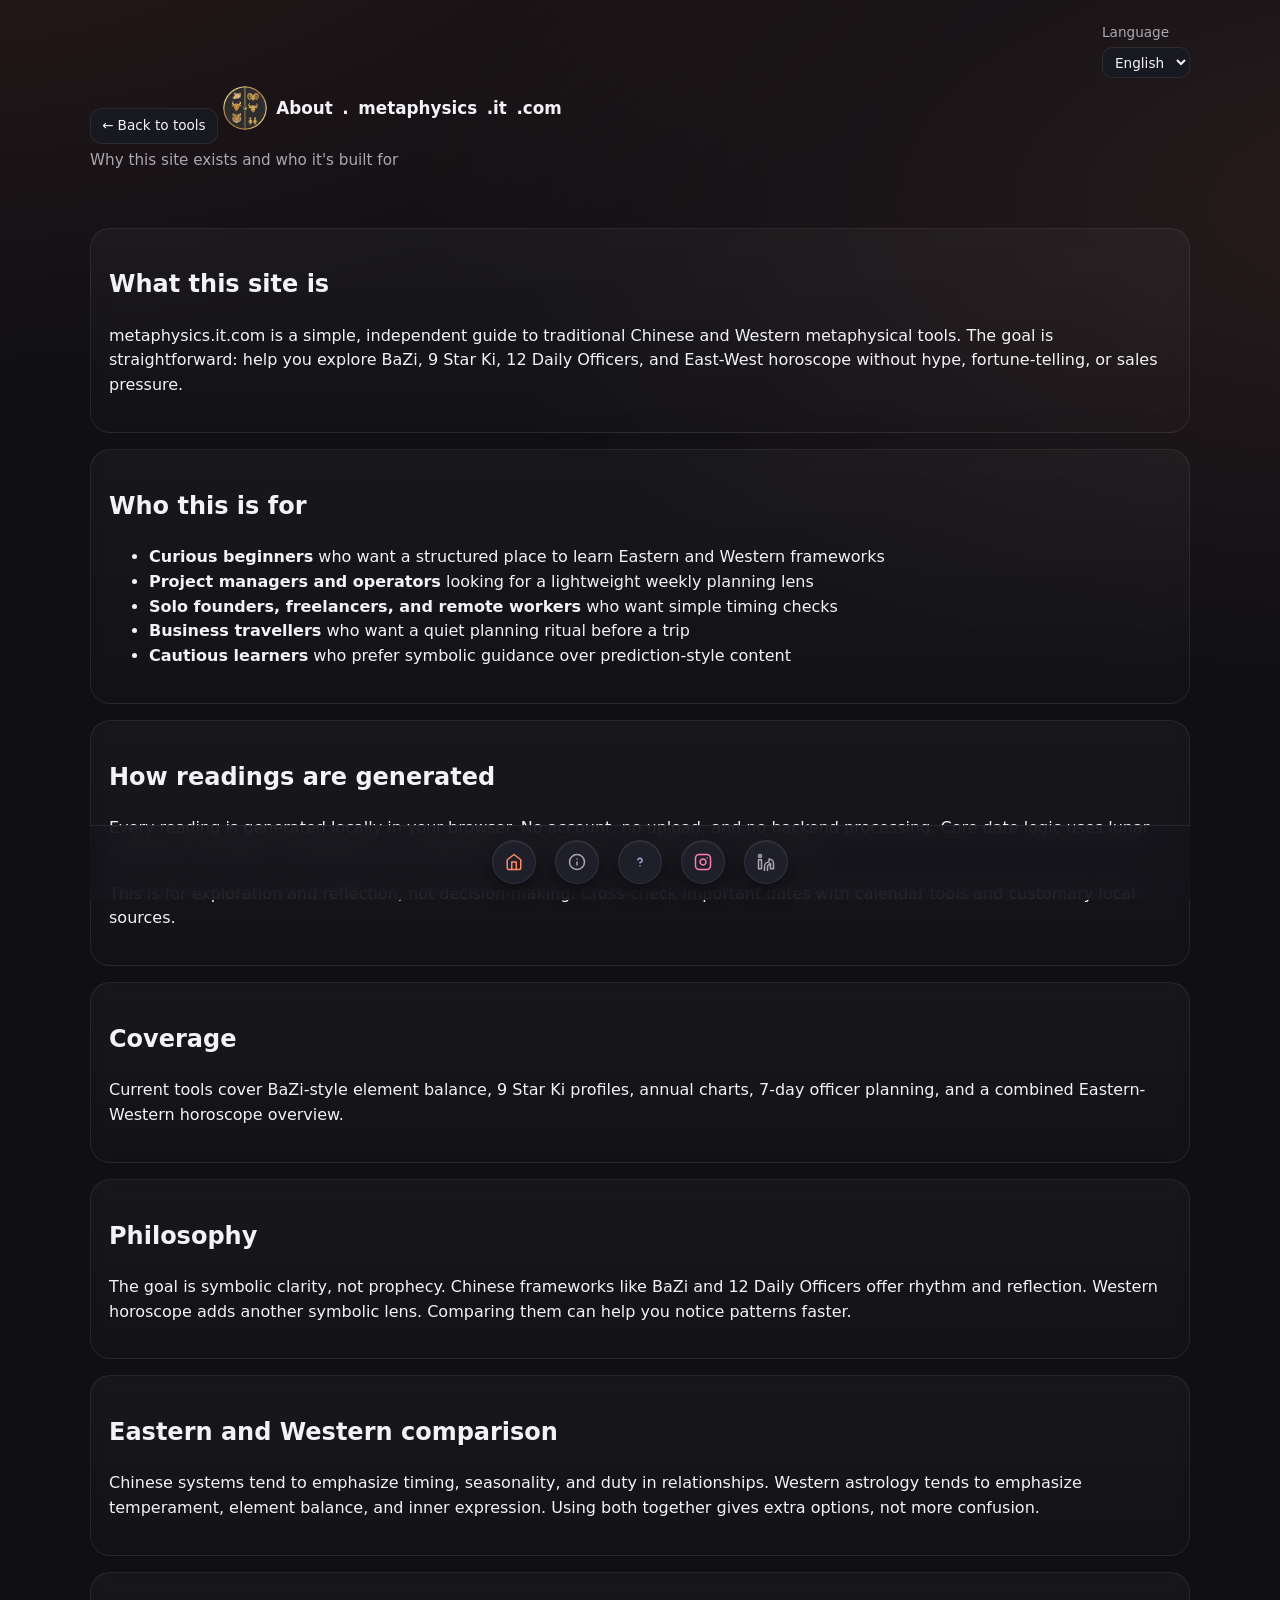
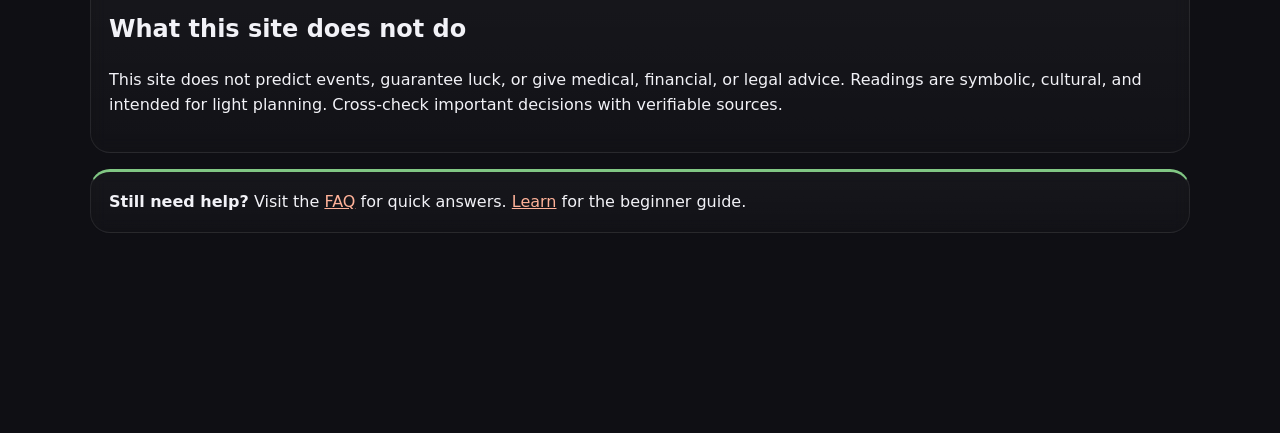
==== commit 944815d3: "Add files via upload" ====
--- a/about.html
+++ b/about.html
@@ -11,7 +11,10 @@
 <body>
   <header>
     <a class="back-link" href="index.html" data-i18n="about_back" data-i18n-html="1">← Back to tools</a>
-    <h1>About<span>.</span>metaphysics<span>.it</span><span>.com</span></h1>
+    <a class="brand" href="index.html">
+      <img src="mascot.png" alt="mascot" class="logo brand-img">
+      <span class="brand">About<span>.</span>metaphysics<span>.it</span><span>.com</span>
+    </a>
     <p class="subtitle" data-i18n="about_subtitle">Why this site exists and who it's built for</p>
   </header>
 
@@ -67,17 +70,16 @@
   <footer class="footer-bar">
     <div class="footer-inner">
       <div class="social-bar">
-        <a href="index.html" aria-label="Home" title="Home" class="social-circle">
+        <a href="index.html" aria-label="Home" title="Home" class="social-circle social-home">
           <svg class="social-icon" viewBox="0 0 24 24" fill="none" stroke="currentColor" stroke-width="2" stroke-linecap="round" stroke-linejoin="round"><path d="M3 9l9-7 9 7v11a2 2 0 0 1-2 2H5a2 2 0 0 1-2-2z"/><polyline points="9 22 9 12 15 12 15 22"/></svg>
         </a>
         <a href="about.html" aria-label="About" title="About" class="social-circle">
           <svg class="social-icon" viewBox="0 0 24 24" fill="none" stroke="currentColor" stroke-width="2" stroke-linecap="round" stroke-linejoin="round"><circle cx="12" cy="12" r="10"/><path d="M12 16v-4M12 8h.01"/></svg>
         </a>
-        <a href="faq.html" aria-label="FAQ" title="FAQ" class="social-circle">
+        <a href="faq.html" aria-label="FAQ" title="FAQ" class="social-circle social-faq">
           <svg class="social-icon" viewBox="0 0 24 24" fill="none" stroke="currentColor" stroke-width="2" stroke-linecap="round" stroke-linejoin="round"><path d="M9.09 9a3 3 0 0 1 5.83 1c0 2-3 3-3 3"/><line x1="12" y1="17" x2="12.01" y2="17"/></svg>
         </a>
-
-        <a href="https://instagram.com/x.s.seow" target="_blank" rel="noopener noreferrer" aria-label="Instagram" title="Instagram" class="social-circle">
+        <a href="https://instagram.com/x.s.seow" target="_blank" rel="noopener noreferrer" aria-label="Instagram" title="Instagram" class="social-circle social-ig">
           <svg class="social-icon" viewBox="0 0 24 24" fill="none" stroke="currentColor" stroke-width="2" stroke-linecap="round" stroke-linejoin="round"><rect x="2" y="2" width="20" height="20" rx="5" ry="5"/><path d="M16 11.37A4 4 0 1 1 12.63 8 4 4 0 0 1 16 11.37z"/><line x1="17.5" y1="6.5" x2="17.51" y2="6.5"/></svg>
         </a>
         <a href="https://www.linkedin.com/in/seow-xi-sun-kelvin-0950379" target="_blank" rel="noopener noreferrer" aria-label="LinkedIn" title="LinkedIn" class="social-circle">
--- a/style.css
+++ b/style.css
@@ -1,141 +1,161 @@
-/* metaphysics.it.com anti-gravity */
-:root {
-  --bg: #0f0f14;
-  --surface: #181820;
-  --surface-2: #1f1f29;
-  --border: rgba(255,255,255,.08);
-  --text: #f2f2f7;
-  --muted: #aaa7b3;
-  --accent: #ff8a65;
-  --accent-2: #ff6e40;
-  --good: #81c784;
-  --bad: #e57373;
-  --chip-bg: rgba(255,255,255,.06);
-}
-* { box-sizing: border-box; }
-html { height: auto; }
-html, body { min-height: 100%; }
-body {
-  margin: 0;
-  font-family: Inter, ui-sans-serif, system-ui, -apple-system, BlinkMacSystemFont, "Segoe UI", Roboto, "Helvetica Neue", Arial, sans-serif;
-  background:
-    radial-gradient(1200px 600px at -10% -10%, rgba(255,110,64,.12), transparent),
-    radial-gradient(1000px 500px at 110% 10%, rgba(255,138,101,.1), transparent),
-    var(--bg);
-  color: var(--text);
-  line-height: 1.55;
-}
-header, .wrap, footer { max-width: 1100px; margin: 0 auto; padding-left: 0; padding-right: 0; }
-@media (min-width: 760px) {
-  header, .wrap, footer { padding-left: 22px; padding-right: 22px; }
-}
-header { padding: 22px 0 6px; }
-.logo { width: 44px; height: 44px; border-radius: 14px; background: radial-gradient(circle at 30% 30%, rgba(255,255,255,.12), rgba(255,255,255,.02)); border: 1px solid var(--border); box-shadow: 0 6px 16px rgba(0,0,0,.35); }
-.brand { color: var(--text); text-decoration: none; display: inline-flex; align-items: center; gap: .6rem; font-weight: 750; font-size: 1.05rem; }
-.tag { color: var(--muted); font-size: .88rem; margin-left: .6rem; }
-.subtitle { color: var(--muted); margin-top: .3rem; font-size: .95rem; }
-.wrap { padding: 18px 0 110px; }
-.card {
-  background: linear-gradient(180deg, rgba(255,255,255,.035), rgba(255,255,255,.015));
-  border: 1px solid var(--border);
-  border-radius: 20px;
-  padding: 16px;
-  margin-top: 16px;
-  backdrop-filter: blur(8px);
-}
-@media (min-width: 760px) { .card { padding: 18px; } }
-.card-inner {
-  background: linear-gradient(180deg, rgba(255,255,255,.035), rgba(255,255,255,.015));
-  border: 1px solid var(--border);
-  border-radius: 20px;
-  padding: 16px;
-  margin-top: .75rem;
-  backdrop-filter: blur(8px);
-}
-@media (min-width: 760px) { .card-inner { padding: 18px; } }
-.row { display: grid; gap: .75rem; grid-template-columns: repeat(2, 1fr); }
-@media (max-width: 760px) { .row { grid-template-columns: 1fr; } }
-label { display: block; font-size: .82rem; color: var(--muted); margin-bottom: .25rem; }
-input, select {
-  width: 100%;
-  padding: .6rem .8rem;
-  border: 1px solid var(--border);
-  border-radius: 12px;
-  background: var(--surface);
-  color: var(--text);
-  font: inherit;
-  outline: none;
-  transition: border-color .15s ease, box-shadow .15s ease;
-}
-input:focus, select:focus { border-color: var(--accent); box-shadow: 0 0 0 4px rgba(255,110,64,.15); }
-button { width: 100%; padding: .7rem; border: none; border-radius: 12px; background: linear-gradient(180deg, var(--accent), var(--accent-2)); color: #fff; font-weight: 700; cursor: pointer; transition: transform .04s ease, opacity .15s ease; }
-button:active { transform: translateY(1px); }
-.secondary { background: var(--surface-2); color: var(--text); border: 1px solid var(--border); }
-.nav { display:flex; align-items:center; justify-content:space-between; gap:1rem; flex-wrap:wrap; margin-bottom:.5rem; }
-.timeline { display:grid; gap: .75rem; margin-top: .5rem; }
-.day-row { border-radius: 16px; border: 1px solid var(--border); background: rgba(255,255,255,.025); padding: 14px; cursor: pointer; transition: transform .08s ease; }
-.day-row:hover { transform: translateY(-1px); }
-.day-date { font-weight: 700; }
-.day-officer { color: var(--accent); }
-.day-meta { color: var(--muted); font-size: .85rem; }
-.lists { display:grid; gap: .75rem; grid-template-columns: repeat(2, 1fr); margin-top: .5rem; }
-@media (max-width: 760px) { .lists { grid-template-columns: 1fr; } }
-.list-title { color: var(--text); font-weight: 650; font-size: .95rem; }
-.list-title.group { color: var(--muted); }
-.intro { color: var(--muted); font-size: .92rem; }
-.intro strong { color: var(--text); }
-.pill { display:inline-flex; align-items:center; gap:.35rem; padding: .35rem .7rem; border-radius: 999px; background: var(--chip-bg); border: 1px solid var(--border); font-size: .82rem; color: var(--text); }
-.profile-bar { display:flex; justify-content:space-between; gap:1rem; align-items:center; flex-wrap: wrap; }
-.bar-meta { color: var(--muted); }
-.bar-meta strong { color: var(--text); font-weight: 600; }
-.grid { display:grid; gap: .75rem; }
-@media (min-width: 760px) { .grid.three { grid-template-columns: repeat(3, 1fr); } }
-@media (max-width: 760px) { .grid.three { grid-template-columns: repeat(3, 1fr); } }
-.el-card, .chakra, .cell, .sign-card { border-radius: 16px; padding: 14px; border: 1px solid var(--border); background: rgba(255,255,255,.025); }
-.el-name, .chakra-num, .cell-star, .sign-name { font-size: 1.1rem; font-weight: 700; }
-.el-cn, .chakra-cn, .cell-title, .sign-cn { font-size: .85rem; color: var(--muted); }
-.el-bar, .cell-head { height: 8px; border-radius: 999px; background: rgba(255,255,255,.08); margin-top: .5rem; overflow: hidden; }
-.el-fill { height: 100%; border-radius: 999px; }
-.el-foot, .chakra-meta, .cell-body, .sign-foot { font-size: .8rem; color: var(--muted); margin-top: .4rem; }
-.social-bar { display: inline-flex; align-items: center; justify-content: center; gap: 1.2rem; flex-wrap: wrap; }
-.social-circle {
-  display: inline-flex; align-items: center; justify-content: center;
-  width: 44px; height: 44px; border-radius: 50%;
-  background: var(--surface-2);
-  border: 1px solid var(--border);
-  color: var(--muted); text-decoration: none;
-  box-shadow: inset 0 1px 0 rgba(255,255,255,.08), 0 8px 18px rgba(0,0,0,.35);
-  transition: transform .15s ease, background .15s ease, color .15s ease;
-}
-.social-circle:hover { transform: translateY(-2px); background: #25252f; color: var(--accent); }
-.social-circle svg { width: 18px; height: 18px; stroke: currentColor; fill: none; }
-.back-link {
-  display: inline-flex; align-items: center; gap: .4rem;
-  padding: .42rem .68rem; border-radius: 12px; border: 1px solid var(--border);
-  background: var(--surface); color: var(--text); text-decoration: none; font-size: .85rem;
-}
-.footer-spacer { height: 90px; }
-footer.footer-bar,
-footer {
-  position: fixed;
-  bottom: 0;
-  left: 0;
-  right: 0;
-  background: rgba(20,20,26,.85);
-  backdrop-filter: blur(14px);
-  -webkit-backdrop-filter: blur(14px);
-  border-top: 1px solid var(--border);
-  padding: 14px 18px 16px;
-  text-align: center;
-  z-index: 100;
-}
-.footer-inner {
-  display: inline-flex;
-  align-items: center;
-  gap: 1.2rem;
-}
-summary { cursor: pointer; }
-:focus { outline: 2px solid var(--accent); outline-offset: 2px; border-radius: 12px; }
-a { color: #ffb299; }
-a:hover { color: #ffffff; }
-.sr-only { position: absolute; width: 1px; height: 1px; padding: 0; margin: -1px; overflow: hidden; clip: rect(0,0,0,0); white-space: nowrap; border-width: 0; }
+/* metaphysics.it.com anti-gravity */
+:root {
+  --bg: #0f0f14;
+  --surface: #181820;
+  --surface-2: #1f1f29;
+  --border: rgba(255,255,255,.08);
+  --text: #f2f2f7;
+  --muted: #aaa7b3;
+  --accent: #ff8a65;
+  --accent-2: #ff6e40;
+  --social-home: #ff8a65;
+  --social-faq: #9fa8da;
+  --social-ig: #ff7eb3;
+  --good: #81c784;
+  --bad: #e57373;
+  --chip-bg: rgba(255,255,255,.06);
+}
+* { box-sizing: border-box; }
+html { height: auto; }
+html, body { min-height: 100%; }
+body {
+  margin: 0;
+  font-family: Inter, ui-sans-serif, system-ui, -apple-system, BlinkMacSystemFont, "Segoe UI", Roboto, "Helvetica Neue", Arial, sans-serif;
+  background:
+    radial-gradient(1200px 600px at -10% -10%, rgba(255,110,64,.12), transparent),
+    radial-gradient(1000px 500px at 110% 10%, rgba(255,138,101,.1), transparent),
+    var(--bg);
+  color: var(--text);
+  line-height: 1.55;
+}
+header, .wrap, footer { max-width: 1100px; margin: 0 auto; padding-left: 0; padding-right: 0; }
+@media (min-width: 760px) {
+  header, .wrap, footer { padding-left: 22px; padding-right: 22px; }
+}
+.planner-card { border-image: linear-gradient(180deg, var(--accent), transparent) 1; }
+.planner-lead { margin: 0 0 .6rem; color: var(--text); font-weight: 700; }
+header { padding: 22px 0 6px; }
+.logo { width: 44px; height: 44px; display: inline-flex; }
+.brand-img { object-fit: contain; border-radius: 50%; }
+.brand { color: var(--text); text-decoration: none; display: inline-flex; align-items: center; gap: .6rem; font-weight: 750; font-size: 1.05rem; }
+.tag { color: var(--muted); font-size: .88rem; margin-left: .6rem; }
+.subtitle { color: var(--muted); margin-top: .3rem; font-size: .95rem; }
+.wrap { padding: 18px 0 110px; }
+.card {
+  background: linear-gradient(180deg, rgba(255,255,255,.035), rgba(255,255,255,.015));
+  border: 1px solid var(--border);
+  border-radius: 20px;
+  padding: 16px;
+  margin-top: 16px;
+  backdrop-filter: blur(8px);
+}
+@media (min-width: 760px) { .card { padding: 18px; } }
+.card-inner {
+  background: linear-gradient(180deg, rgba(255,255,255,.035), rgba(255,255,255,.015));
+  border: 1px solid var(--border);
+  border-radius: 20px;
+  padding: 16px;
+  margin-top: .75rem;
+  backdrop-filter: blur(8px);
+}
+@media (min-width: 760px) { .card-inner { padding: 18px; } }
+.row { display: grid; gap: .75rem; grid-template-columns: repeat(2, 1fr); }
+@media (max-width: 760px) { .row { grid-template-columns: 1fr; } }
+label { display: block; font-size: .82rem; color: var(--muted); margin-bottom: .25rem; }
+input, select {
+  width: 100%;
+  padding: .6rem .8rem;
+  border: 1px solid var(--border);
+  border-radius: 12px;
+  background: var(--surface);
+  color: var(--text);
+  font: inherit;
+  outline: none;
+  transition: border-color .15s ease, box-shadow .15s ease;
+}
+input:focus, select:focus { border-color: var(--accent); box-shadow: 0 0 0 4px rgba(255,110,64,.15); }
+button { width: 100%; padding: .7rem; border: none; border-radius: 12px; font-weight: 700; cursor: pointer; transition: transform .04s ease, opacity .15s ease; }
+button.primary { background: linear-gradient(180deg, var(--accent), var(--accent-2)); color: #fff; }
+button.secondary { background: var(--surface-2); color: var(--text); border: 1px solid var(--border); }
+button:active { transform: translateY(1px); }
+.nav { display:flex; align-items:flex-start; justify-content:space-between; gap:1rem; flex-wrap:wrap; margin-bottom:.5rem; }
+.nav-left { display:flex; align-items:center; gap:.7rem; flex-wrap:wrap; min-width:0; }
+.nav-right { display:flex; align-items:flex-start; justify-content:flex-end; flex-shrink:0; }
+.nav-right select { width: auto; min-width: 110px; }
+.timeline { display:grid; gap: .75rem; margin-top: .5rem; }
+.day-row { border-radius: 16px; border: 1px solid var(--border); background: rgba(255,255,255,.025); padding: 14px; cursor: pointer; transition: transform .08s ease; }
+.day-row:hover { transform: translateY(-1px); }
+.day-date { font-weight: 700; }
+.day-officer { color: var(--accent); }
+.day-meta { color: var(--muted); font-size: .85rem; }
+.paragraphs { display:grid; gap:.5rem; margin-top:.45rem; }
+.week-table { width: 100%; border-collapse: collapse; color: var(--text); font-size: .92rem; }
+.week-table th, .week-table td { padding: .55rem .65rem; text-align: left; border-bottom: 1px solid var(--border); }
+.week-table th { color: var(--muted); font-weight: 650; }
+.day-breakdown h3 { margin: 0 0 .35rem; font-size: 1.05rem; }
+.day-breakdown blockquote { margin: .35rem 0 .7rem; color: var(--muted); }
+.day-breakdown ul { padding-left: 1.1rem; margin: .2rem 0 0; }
+.day-breakdown li + li { margin-top: .25rem; }
+.weekly-header { margin: .75rem 0 .5rem; }
+.intro { color: var(--muted); font-size: .92rem; }
+.intro strong { color: var(--text); }
+.pill { display:inline-flex; align-items:center; gap:.35rem; padding: .35rem .7rem; border-radius: 999px; background: var(--chip-bg); border: 1px solid var(--border); font-size: .82rem; color: var(--text); }
+.profile-bar { display:flex; justify-content:space-between; gap:1rem; align-items:center; flex-wrap: wrap; }
+.bar-meta { color: var(--muted); }
+.bar-meta strong { color: var(--text); font-weight: 600; }
+.grid { display:grid; gap: .75rem; }
+@media (min-width: 760px) { .grid.three { grid-template-columns: repeat(3, 1fr); } }
+@media (max-width: 760px) { .grid.three { grid-template-columns: repeat(3, 1fr); } }
+.el-card, .chakra, .cell, .sign-card { border-radius: 16px; padding: 14px; border: 1px solid var(--border); background: rgba(255,255,255,.025); }
+.el-name, .chakra-num, .cell-star, .sign-name { font-size: 1.1rem; font-weight: 700; }
+.el-cn, .chakra-cn, .cell-title, .sign-cn { font-size: .85rem; color: var(--muted); }
+.el-bar, .cell-head { height: 8px; border-radius: 999px; background: rgba(255,255,255,.08); margin-top: .5rem; overflow: hidden; }
+.el-fill { height: 100%; border-radius: 999px; }
+.el-foot, .chakra-meta, .cell-body, .sign-foot { font-size: .8rem; color: var(--muted); margin-top: .4rem; }
+.social-bar { display: inline-flex; align-items: center; justify-content: center; gap: 1.2rem; flex-wrap: wrap; }
+.social-circle {
+  display: inline-flex; align-items: center; justify-content: center;
+  width: 44px; height: 44px; border-radius: 50%;
+  background: var(--surface-2);
+  border: 1px solid var(--border);
+  color: var(--muted); text-decoration: none;
+  box-shadow: inset 0 1px 0 rgba(255,255,255,.08), 0 8px 18px rgba(0,0,0,.35);
+  transition: transform .15s ease, background .15s ease, color .15s ease;
+}
+.social-circle svg { width: 18px; height: 18px; stroke: currentColor; fill: none; }
+.social-home .social-icon { color: #ff8a65; }
+.social-faq .social-icon { color: #9fa8da; }
+.social-ig .social-icon { color: #ff7eb3; }
+.social-circle:hover { transform: translateY(-2px); background: #25252f; color: var(--accent); box-shadow: inset 0 1px 0 rgba(255,255,255,.08), 0 8px 18px rgba(0,0,0,.35); }
+.back-link {
+  display: inline-flex; align-items: center; gap: .4rem;
+  padding: .42rem .68rem; border-radius: 12px; border: 1px solid var(--border);
+  background: var(--surface); color: var(--text); text-decoration: none; font-size: .85rem;
+}
+.footer-spacer { height: 90px; }
+footer.footer-bar,
+footer {
+  position: fixed;
+  bottom: 0;
+  left: 0;
+  right: 0;
+  background: rgba(20,20,26,.85);
+  backdrop-filter: blur(14px);
+  -webkit-backdrop-filter: blur(14px);
+  border-top: 1px solid var(--border);
+  padding: 14px 18px 16px;
+  text-align: center;
+  z-index: 100;
+}
+.footer-inner {
+  display: inline-flex;
+  align-items: center;
+  gap: 1.2rem;
+}
+summary { cursor: pointer; }
+summary { cursor: pointer; }
+a { color: #ffb299; }
+a:hover { color: #ffffff; }
+.text-link { color: #ffb299; text-decoration: none; border-bottom: 1px dashed rgba(255,178,153,.4); transition: color .18s ease, border-bottom-color .18s ease; }
+.text-link:hover { color: #ffffff; border-bottom-color: rgba(255,255,255,.65); }
+.sr-only { position: absolute; width: 1px; height: 1px; padding: 0; margin: -1px; overflow: hidden; clip: rect(0,0,0,0); white-space: nowrap; border-width: 0; }
